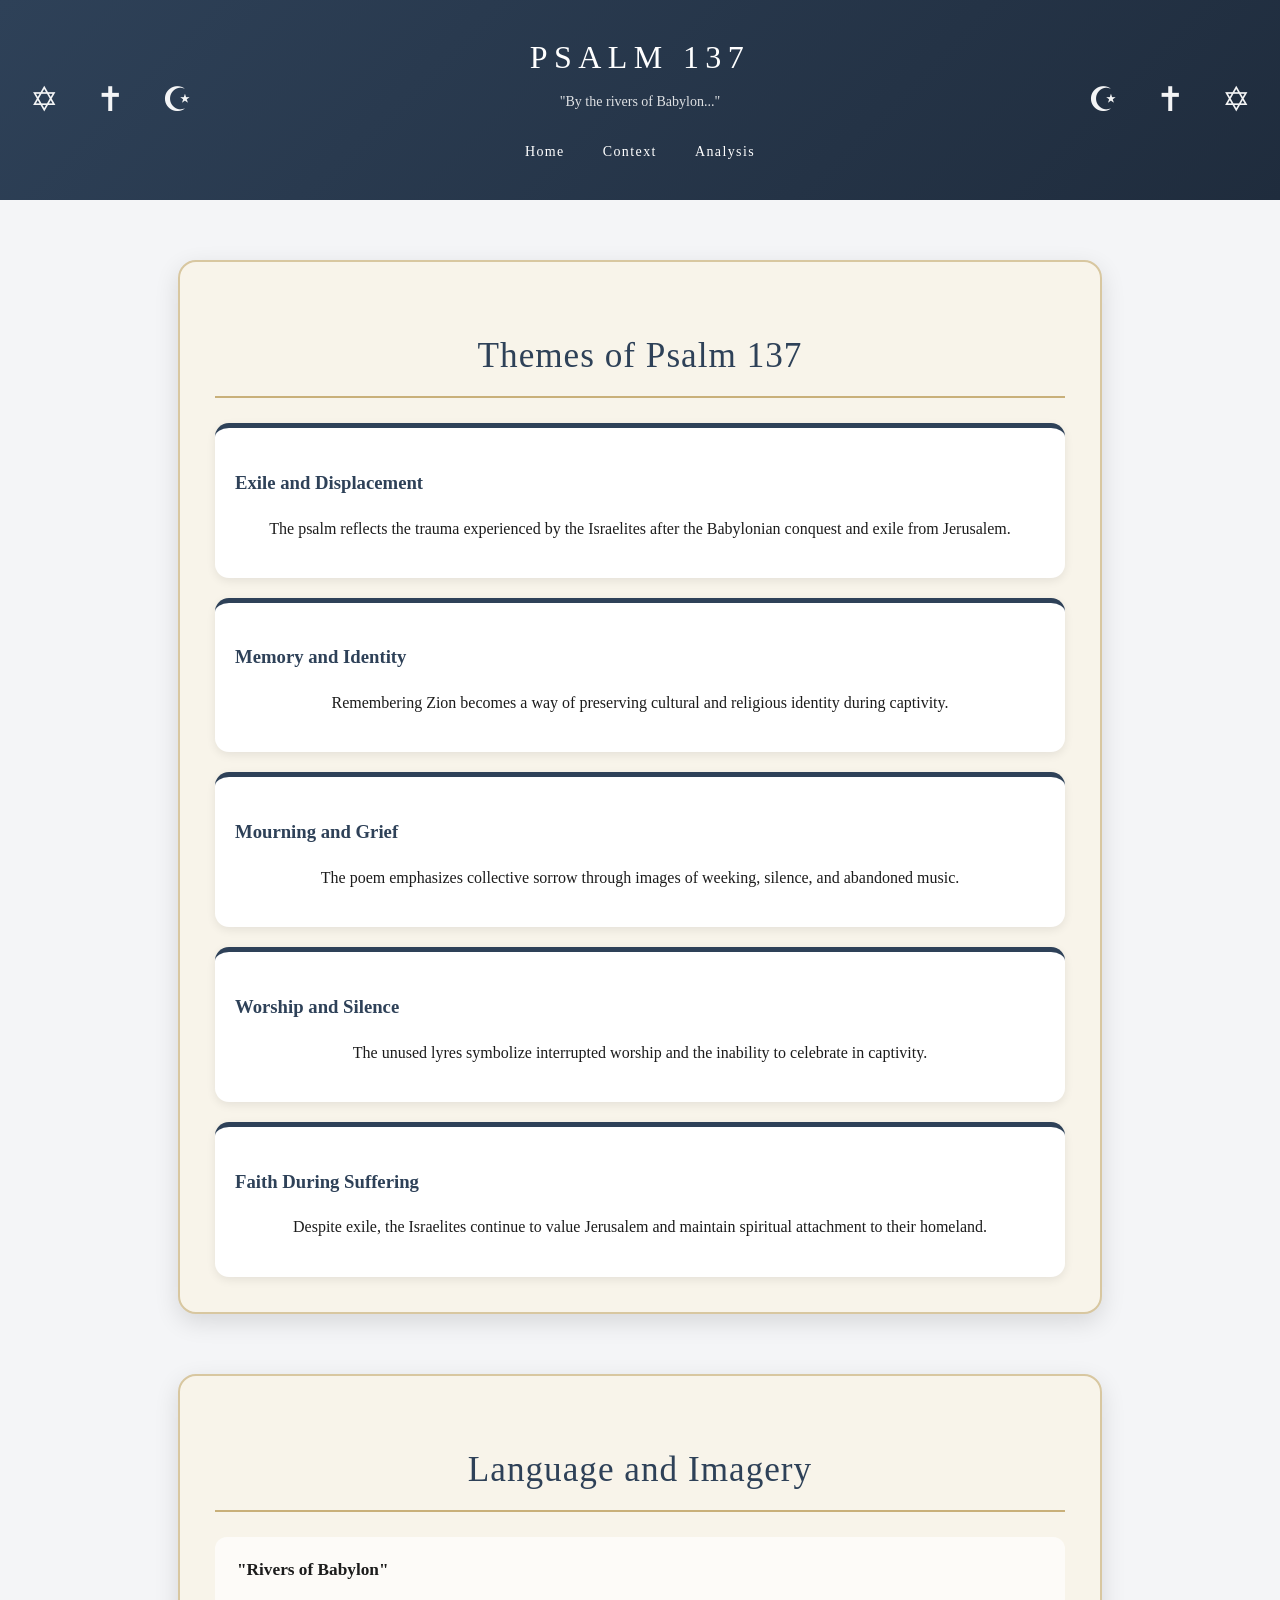
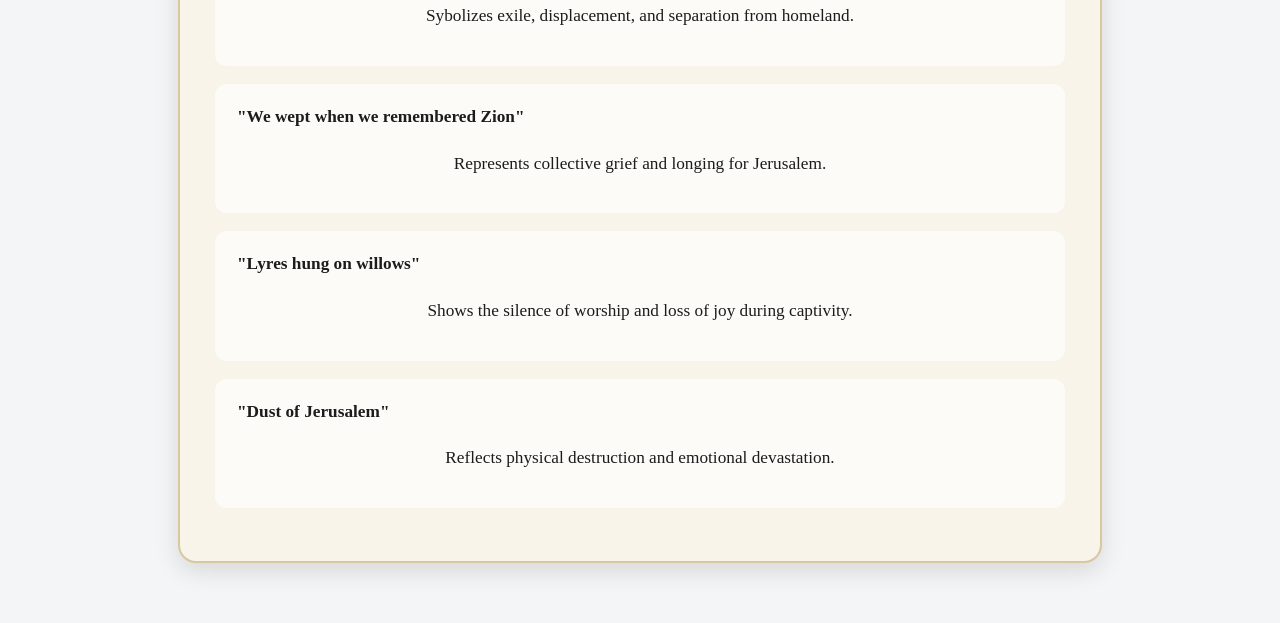
==== analysis.html @ d691de79 "Initial commit" ====
<!--Rose Conner - May 9, 2026-->
<!DOCTYPE html>
<html lang="eng">
<head>
    <meta charset="UTF-8">
    <meta name="viewport" content="width=device-width, initial-scale=1.0"/>
    <title>Psalm 137</title>
    <link rel="stylesheet" href="styles.css">
</head>
<body>
    <header>
        <div id="header">
            <div class="symbols">
                <span>&#10017</span> <!--Judaism-->
                <span>&#10013</span> <!--Christianity-->
                <span>&#9770</span> <!--Islam-->
            </div>
            <h1>Psalm 137</h1>
            <p>"By the rivers of Babylon..."</p>
            <div class="symbols2">
                <span>&#9770</span> <!--Judaism-->
                <span>&#10013</span> <!--Christianity-->
                <span>&#10017</span> <!--Islam-->
            </div>             
            <nav>
                <a href="index.html">Home</a>
                <a href="context.html">Context</a>
                <a href="analysis.html">Analysis</a>
            </nav>
        </div>
    </header> <!--End Header-->
    <main id="analysis">
        <section class="analysis">
            <h2>Themes of Psalm 137</h2>
            <div class="theme-card">
                <h3>Exile and Displacement</h3>
                <p>The psalm reflects the trauma experienced by the Israelites after the Babylonian conquest and exile from Jerusalem.</p>
            </div>
            <div class="theme-card">
                <h3>Memory and Identity</h3>
                <p>Remembering Zion becomes a way of preserving cultural and religious identity during captivity.</p>
            </div>
            <div class="theme-card">
                <h3>Mourning and Grief</h3>
                <p>The poem emphasizes collective sorrow through images of weeking, silence, and abandoned music.</p>
            </div>
            <div class="theme-card">
                <h3>Worship and Silence</h3>
                <p>The unused lyres symbolize interrupted worship and the inability to celebrate in captivity.</p>
            </div>
            <div class="theme-card">
                <h3>Faith During Suffering</h3>
                <p>Despite exile, the Israelites continue to value Jerusalem and maintain spiritual attachment to their homeland.</p>
            </div>

        </section>
        <section class="analysis">
            <h2>Language and Imagery</h2>
            <ul>
                <li>
                    <strong>"Rivers of Babylon"</strong>
                    <p>Sybolizes exile, displacement, and separation from homeland.</p>
                    </li>
                <li>
                    <strong>"We wept when we remembered Zion"</strong>
                    <p>Represents collective grief and longing for Jerusalem.</p>
                </li>
                <li>
                    <strong>"Lyres hung on willows"</strong>
                    <p>Shows the silence of worship and loss of joy during captivity.</p>
                </li>
                <li>
                    <strong>"Dust of Jerusalem"</strong>
                    <p>Reflects physical destruction and emotional devastation.</p>
                </li>
            </ul>  
        </section>      
    </main>
    
</body>
</html>
---- styles.css ----
html {
    background: #f4f5f7;
    font-family: Georgia, 'Times New Roman', Times, serif;
    color: #1c1c1c;
}

body {
    margin: 0;
    padding: 0;
    line-height: 1.7;
}

/* Header */

header {
    display: flex;
    align-items: center;
    justify-content: center;
    position: relative;

    padding: 30px 40px;
    background: linear-gradient(135deg, #2e4158, #1f2c3d);
    color: white;
}

header h1 {
    margin: 0;
    font-size: 32px;
    letter-spacing: 0.2em;
    text-transform: uppercase;
}

header p {
    margin-top: 6px;
    font-size: 14px;
    opacity: 0.85;
    text-align: center;
}

p {
    text-align: center;
}


/* Navigation */

nav {
    display: flex;
    justify-content: center;
    gap: 18px;
    flex-wrap: wrap;
    margin-top: 20px;
}

nav a {
    color: white;
    text-decoration: none;
    font-size: 14px;
    letter-spacing: 0.1em;
    padding: 6px 10px;
    border-radius: 8px;
    transition: 0.25s ease;
}

nav a:hover {
    background: rgba(255,255,255,0.15);
}

/* Section Wrapper */

section {
    max-width: 1000px;
    margin: 60px auto;
    padding: 0 20px;
}

/* Titles */

h1, h2 {
    text-align: center;
    font-weight: normal;
}

h2 {
    font-size: 28px;
    margin-bottom: 25px;
    color: #2e4158;
    letter-spacing: 0.05em;
}

/* Psalm Layout */

.psalm {
    display: grid;
    grid-template-columns: 1fr 1fr;
    gap: 30px;
    align-items: start;
}

.english, .hebrew {
    background: white;
    padding: 30px;
    border-radius: 14px;
    box-shadow: 0 10px 25px rgba(0,0,0,0.06);
    font-size: 18px;
}

.english {
    text-align: left;
}

.hebrew {
    text-align: right;
    direction: rtl;
    min-height: 750px;
}

/* Timeline */

.timeline {
    position: relative;
    margin-left: 20px;
    padding-left: 25px;
    border-left: 2px solid #2e4158;
}

.event {
    margin-bottom: 30px;
    position: relative;
}

.event h3 {
    margin: 0;
    font-size: 18px;
    color: #2e4158;
}

.event p {
    margin: 6px 0 0;
    color: #444;
    text-align: left;
}


/* Themes and Analysis */

#main-analysis {
    display: flex;
    justify-content: center;
    padding: 50px 20px;
    font-family: Georgia, 'Times New Roman', Times, serif;
}

.analysis {
    background: #f8f4ea;
    border: 2px solid #d8c7a0;
    border-radius: 18px;
    padding: 35px;
    max-width: 850px;
    width: 100%;
    box-shadow: 0 8px 25px rgba(0,0,0,0.12);
}

.analysis h2 {
    text-align: center;
    font-size: 2.2em;
    color: #2e4158;
    margin-bottom: 25px;
    letter-spacing: 1px;
    border-bottom: 2px solid #c9b07a;
    padding-bottom: 10px;
}

.analysis ul {
    list-style: none;
    padding: 0;
}

.analysis li {
    background: rgba(255,255,255,0.7);
    margin-bottom: 18px;
    padding: 18px 22px;
    border-left: 6 px solid #8c6239;
    border-radius: 12px;
    font-size: 1.08rem;
    line-height: 1.7;
    transition: transform 0.2s ease, box-shadow 0.2s ease;
}

.analysis li:hover {
    transform: translateX(6px);
    box-shadow: 0 4px 12px rgba(0,0,0,0.1);
}

.anaylsis strong{
    color: #4b2d12;
    font-size: 1.1rem;
}

.theme-card {
    background: white;
    padding: 20px;
    margin-top: 20px;
    border-radius: 14px;
    border-top: 5px solid #2e4158;
    box-shadow: 0 3px 10px rgba(0,0,0,0.08);
}

.theme-card h3 {
    color: #2e4158;
    margin-bottom: 10px;
}


/* timeline dots */

.event::before {
    content: "";
    position: absolute;
    left: -34px;
    top: 6px;
    width: 10px;
    height: 10px;
    background: #2e4158;
    border-radius: 50%;

}

/* Symbols */

.symbols {
    position: absolute;
    left: 20px;
    top: 50%;
    transform: translateY(-50%);
  
    display: flex;
    gap: 18px;
    font-size: 34px;
    opacity: 0.95;
}

.symbols2 {
    position: absolute;
    right: 20px;
    top: 50%;
    transform: translateY(-50%);

    display: flex;
    gap: 18px;
    font-size: 34px;
    opacity: 0.95;   
}


.symbols span {
    padding: 8px 10px;
    border-radius: 10px;
    transition: 0.2s ease;
}

.symbols2 span {
    padding: 8px 10px;
    border-radius: 10px;
    transition: 0.2s ease;
}

.symbols span:hover, .symbols2 span:hover {
    background: rgba(255, 255, 255, 0.15);
    transform: translateY(-2px) scale(1.05);
}


/* Responsive */
@media (max-width: 768px) {
    .psalm {
        grid-template-columns: 1fr;
    }
    header h1 {
        font-size: 32px;
    }
}
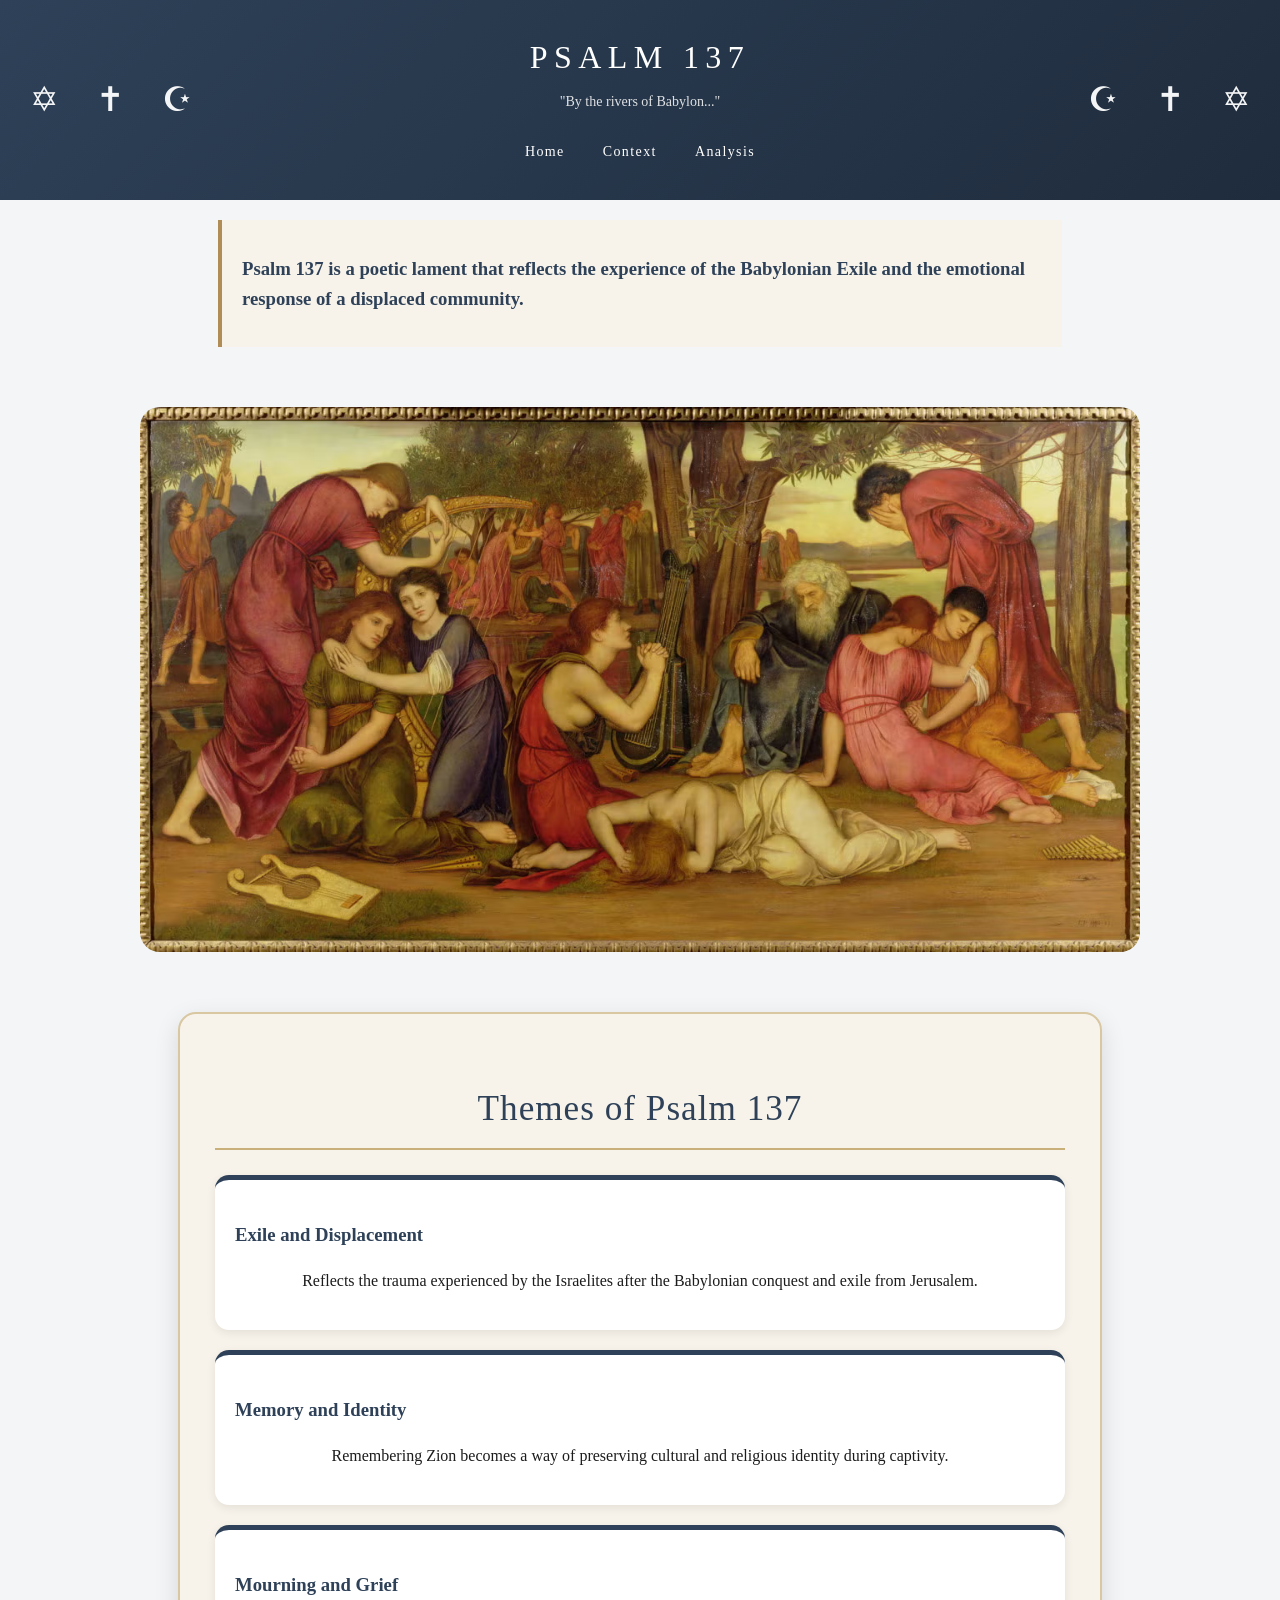
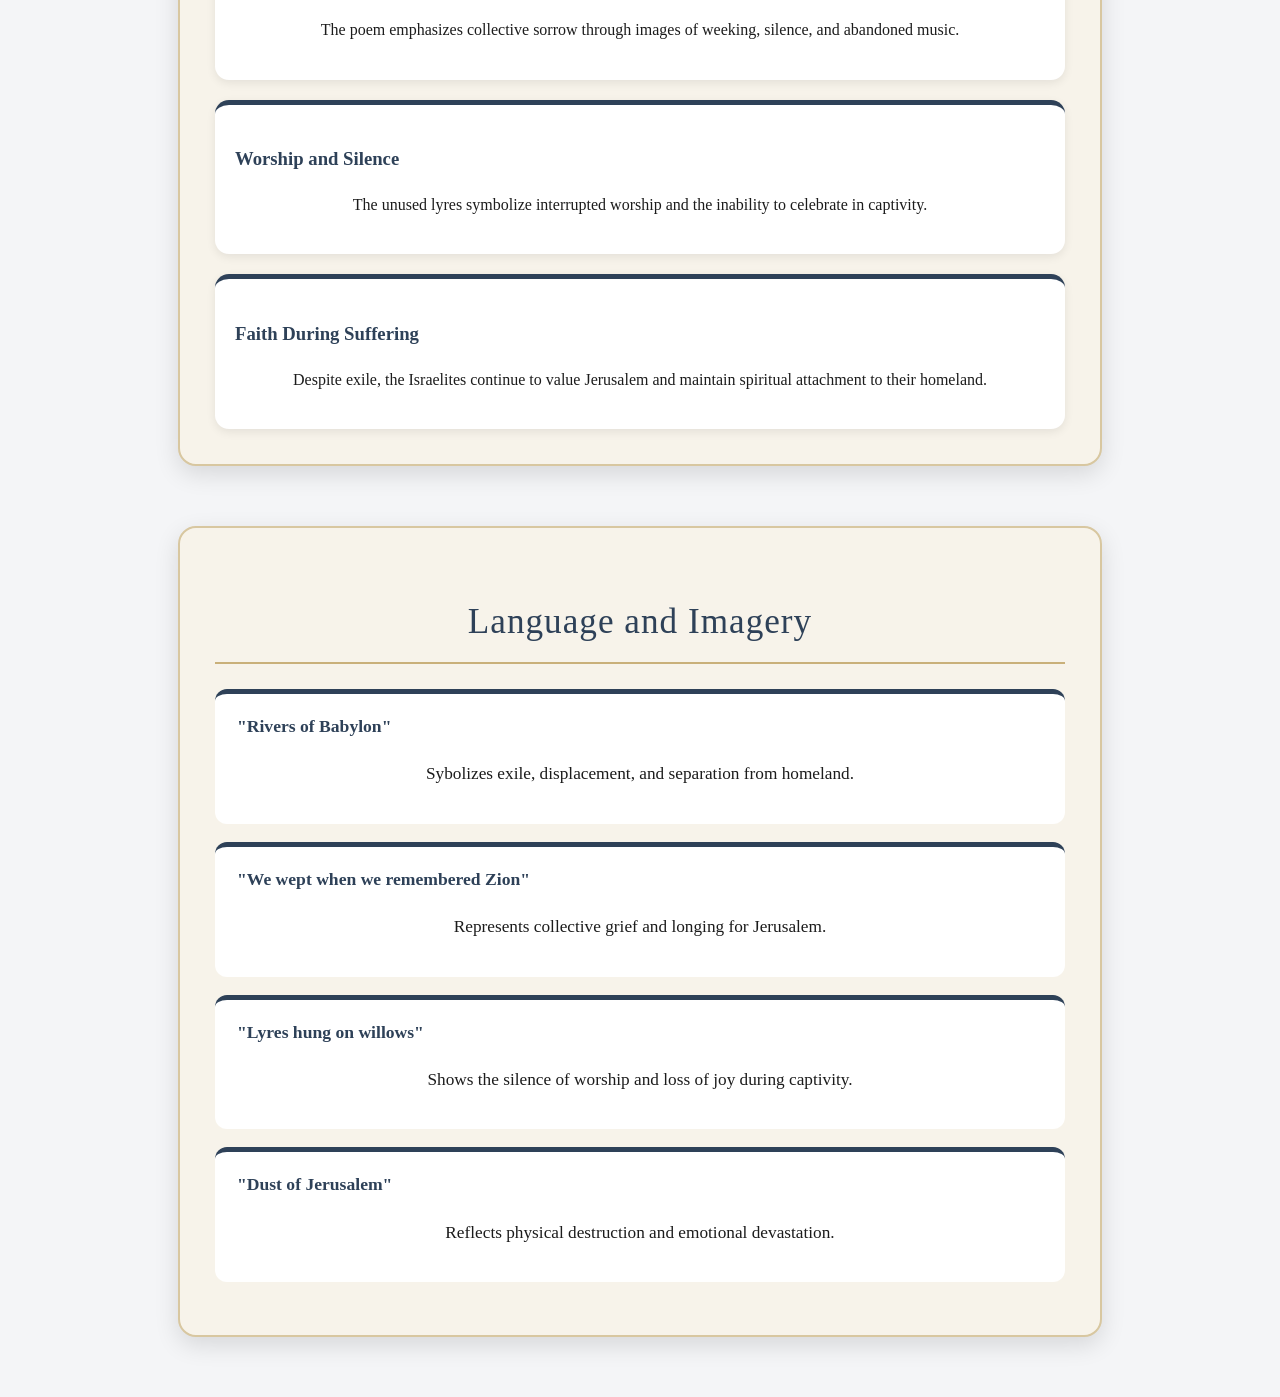
==== commit ddb9ed7a: "Updated site" ====
--- a/analysis.html
+++ b/analysis.html
@@ -30,11 +30,17 @@
         </div>
     </header> <!--End Header-->
     <main id="analysis">
+        <div class="analysis-intro">
+            <h3>Psalm 137 is a poetic lament that reflects the experience of the Babylonian Exile and the emotional response of a displaced community.</h3>
+        </div>
+        <section class="image">
+            <img src="psalm137art.avif" alt="Representation of Psalm 137">
+        </section>
         <section class="analysis">
             <h2>Themes of Psalm 137</h2>
             <div class="theme-card">
                 <h3>Exile and Displacement</h3>
-                <p>The psalm reflects the trauma experienced by the Israelites after the Babylonian conquest and exile from Jerusalem.</p>
+                <p>Reflects the trauma experienced by the Israelites after the Babylonian conquest and exile from Jerusalem.</p>
             </div>
             <div class="theme-card">
                 <h3>Memory and Identity</h3>
@@ -76,6 +82,6 @@
             </ul>  
         </section>      
     </main>
-    
+
 </body>
 </html>
--- a/styles.css
+++ b/styles.css
@@ -142,6 +142,39 @@
 }
 
 
+/* Context Intro */
+
+.context-intro, .home-intro, .analysis-intro {
+    max-width: 800px;
+    margin: 20px auto;
+    padding: 15px 20px;
+    border-left: 4px solid #b08d57;
+    background: #f7f3ea;
+    font-size: 16px;
+    line-height: 1.6;
+    color: #2e4158;
+}
+
+/* Holiday */
+
+.holiday li {
+    font-size: 17px;
+    display: block;
+    padding: 12px 15px;
+    margin: 10px 0;
+    background: #f7f3ea;
+    border-left: 5px solid #b08d57;
+    border-radius: 8px;
+    line-height: 1.6;   
+    box-shadow: 0 4px 12px rgba(0,0,0,0.12);
+}
+
+.holiday li:hover {
+    transform: translateX(6px);
+    box-shadow: 0 4px 12px rgba(0,0,0,0.1); 
+}
+
+
 /* Themes and Analysis */
 
 #main-analysis {
@@ -152,7 +185,7 @@
 }
 
 .analysis {
-    background: #f8f4ea;
+    background: #f7f3ea;
     border: 2px solid #d8c7a0;
     border-radius: 18px;
     padding: 35px;
@@ -177,7 +210,7 @@
 }
 
 .analysis li {
-    background: rgba(255,255,255,0.7);
+    background: white;
     margin-bottom: 18px;
     padding: 18px 22px;
     border-left: 6 px solid #8c6239;
@@ -185,6 +218,7 @@
     font-size: 1.08rem;
     line-height: 1.7;
     transition: transform 0.2s ease, box-shadow 0.2s ease;
+    border-top: 5px solid #2e4158;
 }
 
 .analysis li:hover {
@@ -192,9 +226,14 @@
     box-shadow: 0 4px 12px rgba(0,0,0,0.1);
 }
 
-.anaylsis strong{
-    color: #4b2d12;
+li strong {
+    color: #2e4158;
     font-size: 1.1rem;
+}
+
+.theme-card:hover {
+    transform: translateX(6px);
+    box-shadow: 0 4px 12px rgba(0,0,0,0.1);
 }
 
 .theme-card {
@@ -226,6 +265,16 @@
 
 }
 
+/* Image */
+
+img {
+    max-width: 100%;
+    height: auto;
+    display: block;
+    border-radius: 20px;
+    margin: 20px auto;
+}
+
 /* Symbols */
 
 .symbols {
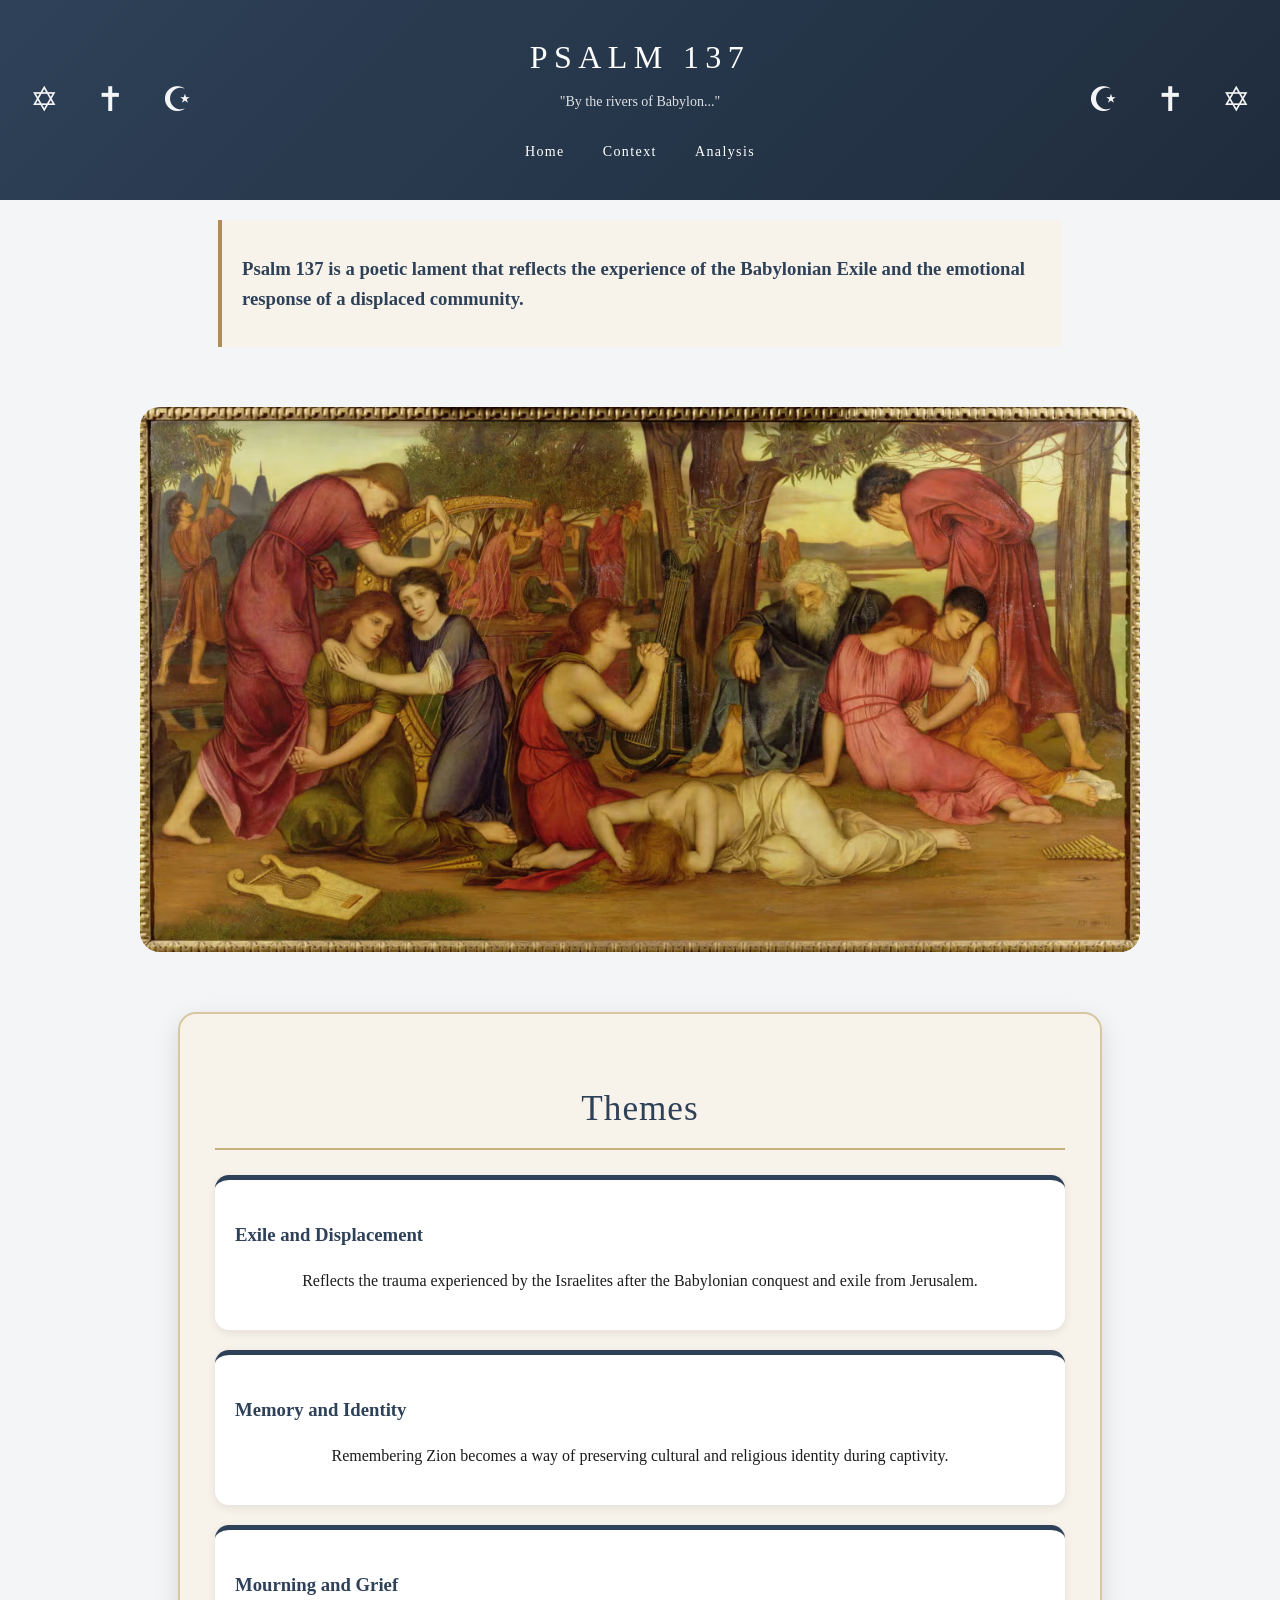
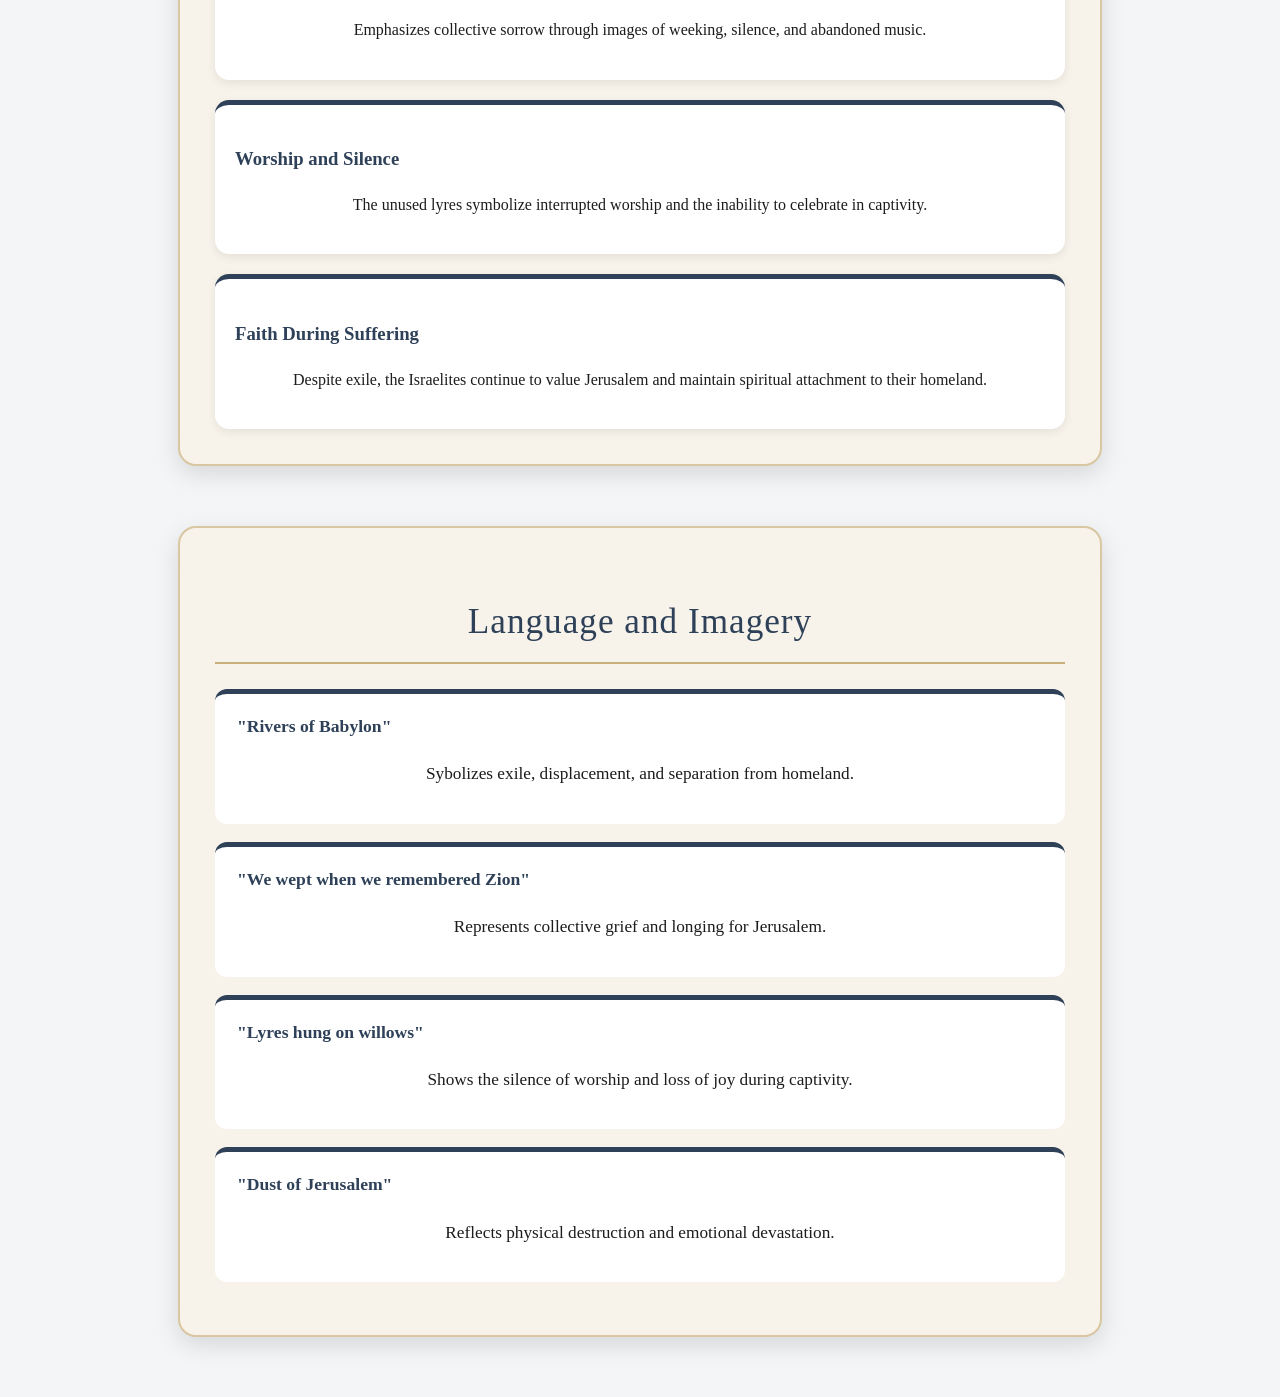
==== commit b8d44a4a: "final commit" ====
--- a/analysis.html
+++ b/analysis.html
@@ -37,7 +37,7 @@
             <img src="psalm137art.avif" alt="Representation of Psalm 137">
         </section>
         <section class="analysis">
-            <h2>Themes of Psalm 137</h2>
+            <h2>Themes</h2>
             <div class="theme-card">
                 <h3>Exile and Displacement</h3>
                 <p>Reflects the trauma experienced by the Israelites after the Babylonian conquest and exile from Jerusalem.</p>
@@ -48,7 +48,7 @@
             </div>
             <div class="theme-card">
                 <h3>Mourning and Grief</h3>
-                <p>The poem emphasizes collective sorrow through images of weeking, silence, and abandoned music.</p>
+                <p>Emphasizes collective sorrow through images of weeking, silence, and abandoned music.</p>
             </div>
             <div class="theme-card">
                 <h3>Worship and Silence</h3>
--- a/styles.css
+++ b/styles.css
@@ -101,8 +101,10 @@
     background: white;
     padding: 30px;
     border-radius: 14px;
+    border: 2px solid #2e4158;
     box-shadow: 0 10px 25px rgba(0,0,0,0.06);
     font-size: 18px;
+    min-height: 750px;
 }
 
 .english {
@@ -112,7 +114,6 @@
 .hebrew {
     text-align: right;
     direction: rtl;
-    min-height: 750px;
 }
 
 /* Timeline */
